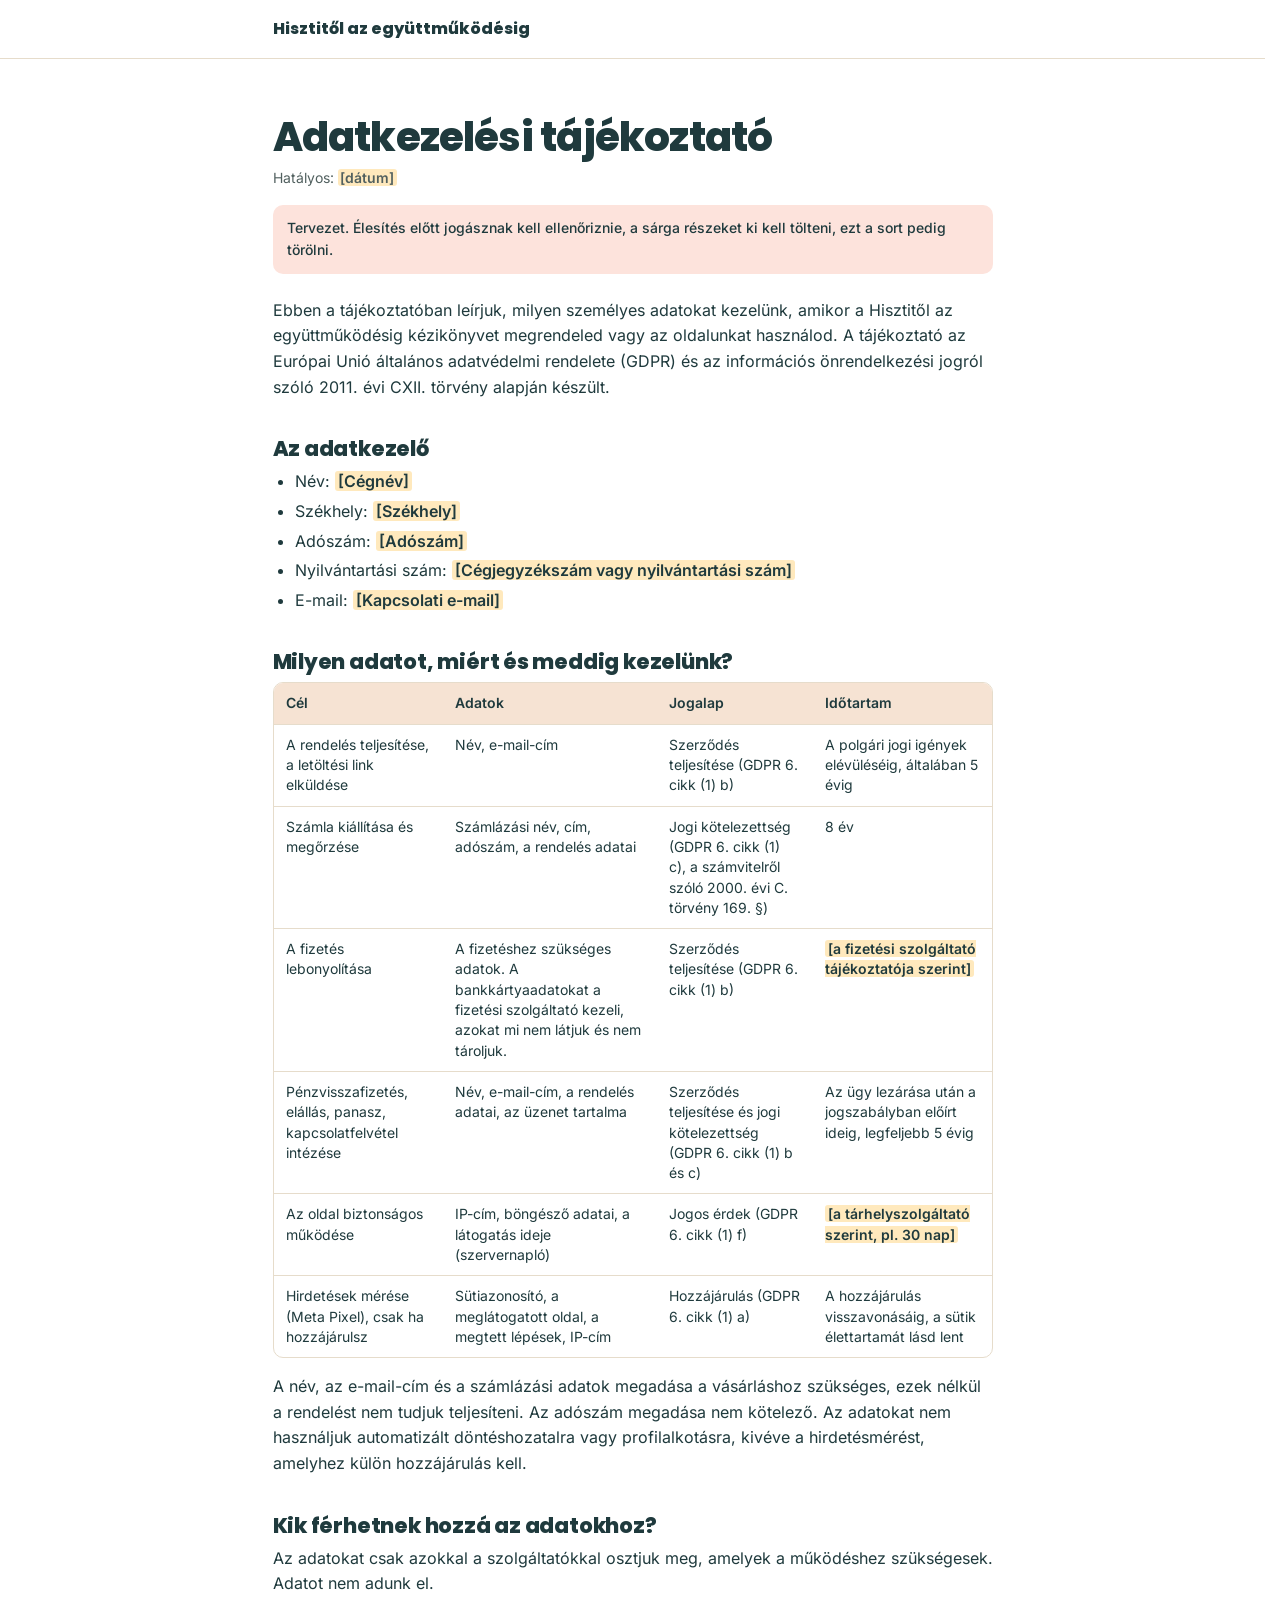
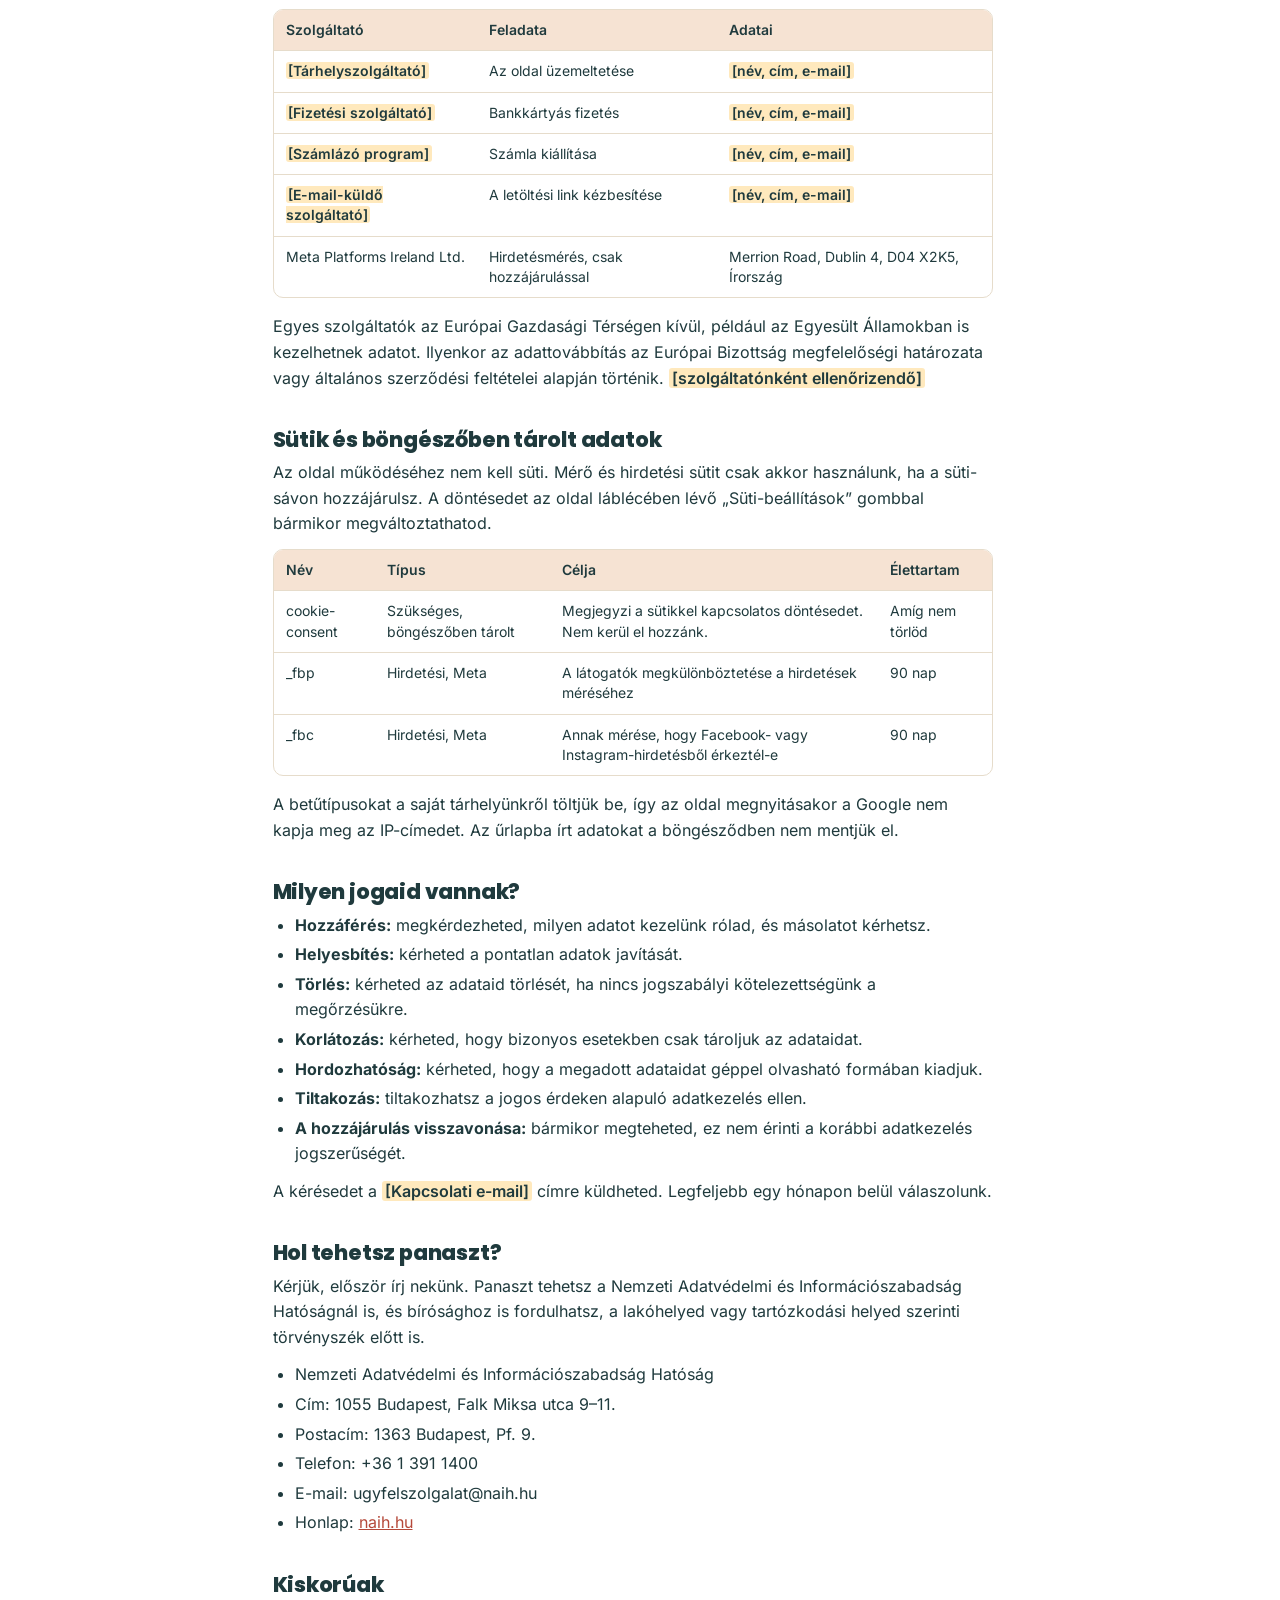
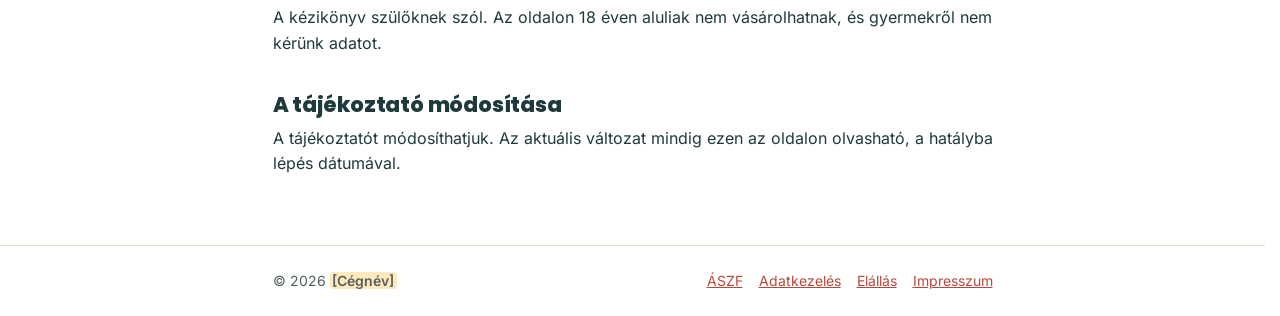
==== adatkezeles.html @ 8075c5f0 "first commit" ====
<!DOCTYPE html>
<html lang="hu">
<head>
<meta charset="utf-8">
<meta name="viewport" content="width=device-width, initial-scale=1">
<title>Adatkezelési tájékoztató – Hisztitől az együttműködésig</title>
<meta name="description" content="Milyen adatokat kezelünk, miért, meddig, és milyen jogaid vannak.">
<link rel="stylesheet" href="oldal.css">
</head>
<body>
<header class="top"><div class="wrap"><a class="brand" href="index.html">Hisztitől az együttműködésig</a></div></header>
<main class="doc wrap">
  <h1>Adatkezelési tájékoztató</h1>
  <p class="meta">Hatályos: <mark class="todo">[dátum]</mark></p>
  <p class="draft">Tervezet. Élesítés előtt jogásznak kell ellenőriznie, a sárga részeket ki kell tölteni, ezt a sort pedig törölni.</p>

  <p>Ebben a tájékoztatóban leírjuk, milyen személyes adatokat kezelünk, amikor a Hisztitől az együttműködésig kézikönyvet megrendeled vagy az oldalunkat használod. A tájékoztató az Európai Unió általános adatvédelmi rendelete (GDPR) és az információs önrendelkezési jogról szóló 2011. évi CXII. törvény alapján készült.</p>

  <h2>Az adatkezelő</h2>
  <ul>
    <li>Név: <mark class="todo">[Cégnév]</mark></li>
    <li>Székhely: <mark class="todo">[Székhely]</mark></li>
    <li>Adószám: <mark class="todo">[Adószám]</mark></li>
    <li>Nyilvántartási szám: <mark class="todo">[Cégjegyzékszám vagy nyilvántartási szám]</mark></li>
    <li>E-mail: <mark class="todo">[Kapcsolati e-mail]</mark></li>
  </ul>

  <h2>Milyen adatot, miért és meddig kezelünk?</h2>
  <div class="table"><table>
    <thead><tr><th>Cél</th><th>Adatok</th><th>Jogalap</th><th>Időtartam</th></tr></thead>
    <tbody>
      <tr><td>A rendelés teljesítése, a letöltési link elküldése</td><td>Név, e-mail-cím</td><td>Szerződés teljesítése (GDPR 6. cikk (1) b)</td><td>A polgári jogi igények elévüléséig, általában 5 évig</td></tr>
      <tr><td>Számla kiállítása és megőrzése</td><td>Számlázási név, cím, adószám, a rendelés adatai</td><td>Jogi kötelezettség (GDPR 6. cikk (1) c), a számvitelről szóló 2000. évi C. törvény 169. §)</td><td>8 év</td></tr>
      <tr><td>A fizetés lebonyolítása</td><td>A fizetéshez szükséges adatok. A bankkártyaadatokat a fizetési szolgáltató kezeli, azokat mi nem látjuk és nem tároljuk.</td><td>Szerződés teljesítése (GDPR 6. cikk (1) b)</td><td><mark class="todo">[a fizetési szolgáltató tájékoztatója szerint]</mark></td></tr>
      <tr><td>Pénzvisszafizetés, elállás, panasz, kapcsolatfelvétel intézése</td><td>Név, e-mail-cím, a rendelés adatai, az üzenet tartalma</td><td>Szerződés teljesítése és jogi kötelezettség (GDPR 6. cikk (1) b és c)</td><td>Az ügy lezárása után a jogszabályban előírt ideig, legfeljebb 5 évig</td></tr>
      <tr><td>Az oldal biztonságos működése</td><td>IP-cím, böngésző adatai, a látogatás ideje (szervernapló)</td><td>Jogos érdek (GDPR 6. cikk (1) f)</td><td><mark class="todo">[a tárhelyszolgáltató szerint, pl. 30 nap]</mark></td></tr>
      <tr><td>Hirdetések mérése (Meta Pixel), csak ha hozzájárulsz</td><td>Sütiazonosító, a meglátogatott oldal, a megtett lépések, IP-cím</td><td>Hozzájárulás (GDPR 6. cikk (1) a)</td><td>A hozzájárulás visszavonásáig, a sütik élettartamát lásd lent</td></tr>
    </tbody>
  </table></div>
  <p>A név, az e-mail-cím és a számlázási adatok megadása a vásárláshoz szükséges, ezek nélkül a rendelést nem tudjuk teljesíteni. Az adószám megadása nem kötelező. Az adatokat nem használjuk automatizált döntéshozatalra vagy profilalkotásra, kivéve a hirdetésmérést, amelyhez külön hozzájárulás kell.</p>

  <h2>Kik férhetnek hozzá az adatokhoz?</h2>
  <p>Az adatokat csak azokkal a szolgáltatókkal osztjuk meg, amelyek a működéshez szükségesek. Adatot nem adunk el.</p>
  <div class="table"><table>
    <thead><tr><th>Szolgáltató</th><th>Feladata</th><th>Adatai</th></tr></thead>
    <tbody>
      <tr><td><mark class="todo">[Tárhelyszolgáltató]</mark></td><td>Az oldal üzemeltetése</td><td><mark class="todo">[név, cím, e-mail]</mark></td></tr>
      <tr><td><mark class="todo">[Fizetési szolgáltató]</mark></td><td>Bankkártyás fizetés</td><td><mark class="todo">[név, cím, e-mail]</mark></td></tr>
      <tr><td><mark class="todo">[Számlázó program]</mark></td><td>Számla kiállítása</td><td><mark class="todo">[név, cím, e-mail]</mark></td></tr>
      <tr><td><mark class="todo">[E-mail-küldő szolgáltató]</mark></td><td>A letöltési link kézbesítése</td><td><mark class="todo">[név, cím, e-mail]</mark></td></tr>
      <tr><td>Meta Platforms Ireland Ltd.</td><td>Hirdetésmérés, csak hozzájárulással</td><td>Merrion Road, Dublin 4, D04 X2K5, Írország</td></tr>
    </tbody>
  </table></div>
  <p>Egyes szolgáltatók az Európai Gazdasági Térségen kívül, például az Egyesült Államokban is kezelhetnek adatot. Ilyenkor az adattovábbítás az Európai Bizottság megfelelőségi határozata vagy általános szerződési feltételei alapján történik. <mark class="todo">[szolgáltatónként ellenőrizendő]</mark></p>

  <h2 id="sutik">Sütik és böngészőben tárolt adatok</h2>
  <p>Az oldal működéséhez nem kell süti. Mérő és hirdetési sütit csak akkor használunk, ha a süti-sávon hozzájárulsz. A döntésedet az oldal láblécében lévő „Süti-beállítások” gombbal bármikor megváltoztathatod.</p>
  <div class="table"><table>
    <thead><tr><th>Név</th><th>Típus</th><th>Célja</th><th>Élettartam</th></tr></thead>
    <tbody>
      <tr><td>cookie-consent</td><td>Szükséges, böngészőben tárolt</td><td>Megjegyzi a sütikkel kapcsolatos döntésedet. Nem kerül el hozzánk.</td><td>Amíg nem törlöd</td></tr>
      <tr><td>_fbp</td><td>Hirdetési, Meta</td><td>A látogatók megkülönböztetése a hirdetések méréséhez</td><td>90 nap</td></tr>
      <tr><td>_fbc</td><td>Hirdetési, Meta</td><td>Annak mérése, hogy Facebook- vagy Instagram-hirdetésből érkeztél-e</td><td>90 nap</td></tr>
    </tbody>
  </table></div>
  <p>A betűtípusokat a saját tárhelyünkről töltjük be, így az oldal megnyitásakor a Google nem kapja meg az IP-címedet. Az űrlapba írt adatokat a böngésződben nem mentjük el.</p>

  <h2>Milyen jogaid vannak?</h2>
  <ul>
    <li><strong>Hozzáférés:</strong> megkérdezheted, milyen adatot kezelünk rólad, és másolatot kérhetsz.</li>
    <li><strong>Helyesbítés:</strong> kérheted a pontatlan adatok javítását.</li>
    <li><strong>Törlés:</strong> kérheted az adataid törlését, ha nincs jogszabályi kötelezettségünk a megőrzésükre.</li>
    <li><strong>Korlátozás:</strong> kérheted, hogy bizonyos esetekben csak tároljuk az adataidat.</li>
    <li><strong>Hordozhatóság:</strong> kérheted, hogy a megadott adataidat géppel olvasható formában kiadjuk.</li>
    <li><strong>Tiltakozás:</strong> tiltakozhatsz a jogos érdeken alapuló adatkezelés ellen.</li>
    <li><strong>A hozzájárulás visszavonása:</strong> bármikor megteheted, ez nem érinti a korábbi adatkezelés jogszerűségét.</li>
  </ul>
  <p>A kérésedet a <mark class="todo">[Kapcsolati e-mail]</mark> címre küldheted. Legfeljebb egy hónapon belül válaszolunk.</p>

  <h2>Hol tehetsz panaszt?</h2>
  <p>Kérjük, először írj nekünk. Panaszt tehetsz a Nemzeti Adatvédelmi és Információszabadság Hatóságnál is, és bírósághoz is fordulhatsz, a lakóhelyed vagy tartózkodási helyed szerinti törvényszék előtt is.</p>
  <ul>
    <li>Nemzeti Adatvédelmi és Információszabadság Hatóság</li>
    <li>Cím: 1055 Budapest, Falk Miksa utca 9–11.</li>
    <li>Postacím: 1363 Budapest, Pf. 9.</li>
    <li>Telefon: +36 1 391 1400</li>
    <li>E-mail: ugyfelszolgalat@naih.hu</li>
    <li>Honlap: <a href="https://naih.hu" rel="noopener">naih.hu</a></li>
  </ul>

  <h2>Kiskorúak</h2>
  <p>A kézikönyv szülőknek szól. Az oldalon 18 éven aluliak nem vásárolhatnak, és gyermekről nem kérünk adatot.</p>

  <h2>A tájékoztató módosítása</h2>
  <p>A tájékoztatót módosíthatjuk. Az aktuális változat mindig ezen az oldalon olvasható, a hatályba lépés dátumával.</p>
</main>
<footer class="foot"><div class="wrap">
  <span>© 2026 <mark class="todo">[Cégnév]</mark></span>
  <nav><a href="aszf.html">ÁSZF</a><a href="adatkezeles.html">Adatkezelés</a><a href="elallas.html">Elállás</a><a href="impresszum.html">Impresszum</a></nav>
</div></footer>
</body>
</html>
---- oldal.css ----
/* Az aloldalak közös stílusa: ugyanazok a színek és betűk, mint a főoldalon */
@font-face { font-family: Poppins; font-weight: 800; font-display: swap; src: url(fonts/poppins-800-latin.woff2) format("woff2"); unicode-range: U+0000-00FF, U+0131, U+0152-0153, U+02BB-02BC, U+02C6, U+02DA, U+02DC, U+0304, U+0308, U+0329, U+2000-206F, U+20AC, U+2122, U+2191, U+2193, U+2212, U+2215, U+FEFF, U+FFFD; }
@font-face { font-family: Poppins; font-weight: 800; font-display: swap; src: url(fonts/poppins-800-latin-ext.woff2) format("woff2"); unicode-range: U+0100-02BA, U+02BD-02C5, U+02C7-02CC, U+02CE-02D7, U+02DD-02FF, U+1D00-1DBF, U+1E00-1E9F, U+1EF2-1EFF, U+2020, U+20A0-20AB, U+20AD-20C4, U+2113, U+2C60-2C7F, U+A720-A7FF; }
@font-face { font-family: Inter; font-weight: 400 700; font-display: swap; src: url(fonts/inter-latin.woff2) format("woff2"); unicode-range: U+0000-00FF, U+0131, U+0152-0153, U+02BB-02BC, U+02C6, U+02DA, U+02DC, U+0304, U+0308, U+0329, U+2000-206F, U+20AC, U+2122, U+2191, U+2193, U+2212, U+2215, U+FEFF, U+FFFD; }
@font-face { font-family: Inter; font-weight: 400 700; font-display: swap; src: url(fonts/inter-latin-ext.woff2) format("woff2"); unicode-range: U+0100-02BA, U+02BD-02C5, U+02C7-02CC, U+02CE-02D7, U+02DD-02FF, U+1D00-1DBF, U+1E00-1E9F, U+1EF2-1EFF, U+2020, U+20A0-20AB, U+20AD-20C4, U+2113, U+2C60-2C7F, U+A720-A7FF; }
:root {
  --ink: #1f3a3d; --muted: #51605f; --line: #e6dccb;
  --brand: #b5493a; --brand-soft: #f6e3d3; --ok-bg: #e4f4ea; --ok-ink: #145c37; --pink-soft: #fde3dc;
  --display: Poppins, system-ui, sans-serif;
  --body: Inter, system-ui, -apple-system, "Segoe UI", Roboto, sans-serif;
  --gutter: clamp(16px, 4vw, 40px);
}
*, *::before, *::after { box-sizing: border-box; }
html { scrollbar-gutter: stable; -webkit-text-size-adjust: 100%; }
body { margin: 0; font-family: var(--body); font-size: 16px; line-height: 1.6; color: var(--ink); background: #fff; -webkit-font-smoothing: antialiased; }
a { color: var(--brand); }
:focus-visible { outline: 3px solid var(--brand); outline-offset: 2px; }
.wrap { max-width: 800px; margin: 0 auto; padding-inline: var(--gutter); }
.top { border-bottom: 1px solid var(--line); }
.top .wrap { padding-block: 16px; }
.brand { font-family: var(--display); font-weight: 800; font-size: 16px; color: var(--ink); text-decoration: none; }

.doc { padding-block: clamp(32px, 6vw, 56px); }
h1 { margin: 0 0 8px; font-family: var(--display); font-weight: 800; font-size: clamp(28px, 6vw, 40px); line-height: 1.1; letter-spacing: -0.02em; }
h2 { margin: 36px 0 8px; font-family: var(--display); font-weight: 800; font-size: 21px; line-height: 1.2; letter-spacing: -0.01em; }
h3 { margin: 20px 0 4px; font-size: 16px; }
p, ul, ol { margin: 0 0 12px; }
ul, ol { padding-left: 22px; }
li { margin-bottom: 4px; }
.meta { color: var(--muted); font-size: 14px; }
.draft { margin: 16px 0 24px; padding: 12px 14px; border-radius: 10px; background: var(--pink-soft); font-size: 14px; font-weight: 500; }
.todo { padding: 0 .2em; border-radius: 3px; background: #ffe9bd; color: inherit; font-weight: 600; }
.table { overflow-x: auto; margin-bottom: 16px; border: 1px solid var(--line); border-radius: 10px; }
table { width: 100%; min-width: 620px; border-collapse: collapse; font-size: 14px; line-height: 1.45; }
th, td { padding: 10px 12px; border-bottom: 1px solid var(--line); text-align: left; vertical-align: top; }
th { background: var(--brand-soft); font-weight: 600; }
tr:last-child td { border-bottom: 0; }

.btn { display: inline-flex; align-items: center; justify-content: center; min-height: 52px; padding: 0 24px; border-radius: 12px; background: var(--brand); color: #fff; font-weight: 700; text-decoration: none; }
.note { padding: 14px 16px; border-radius: 12px; background: var(--ok-bg); color: var(--ok-ink); font-weight: 500; }
.center { display: flex; flex-direction: column; align-items: center; gap: 16px; padding-block: clamp(40px, 8vw, 72px); text-align: center; }
.center h1, .center p { margin: 0; }
.center img { width: 150px; height: auto; border-radius: 4px 8px 8px 4px; box-shadow: 0 16px 32px rgba(24, 32, 58, .22); }
.steps { display: grid; gap: 8px; width: 100%; max-width: 520px; margin: 0; padding: 16px 16px 16px 36px; border: 1px solid var(--line); border-radius: 12px; text-align: left; }

.foot { padding-block: 24px; border-top: 1px solid var(--line); color: var(--muted); font-size: 14px; }
.foot .wrap { display: flex; flex-wrap: wrap; justify-content: space-between; gap: 8px 24px; }
.foot nav { display: flex; flex-wrap: wrap; gap: 6px 16px; }
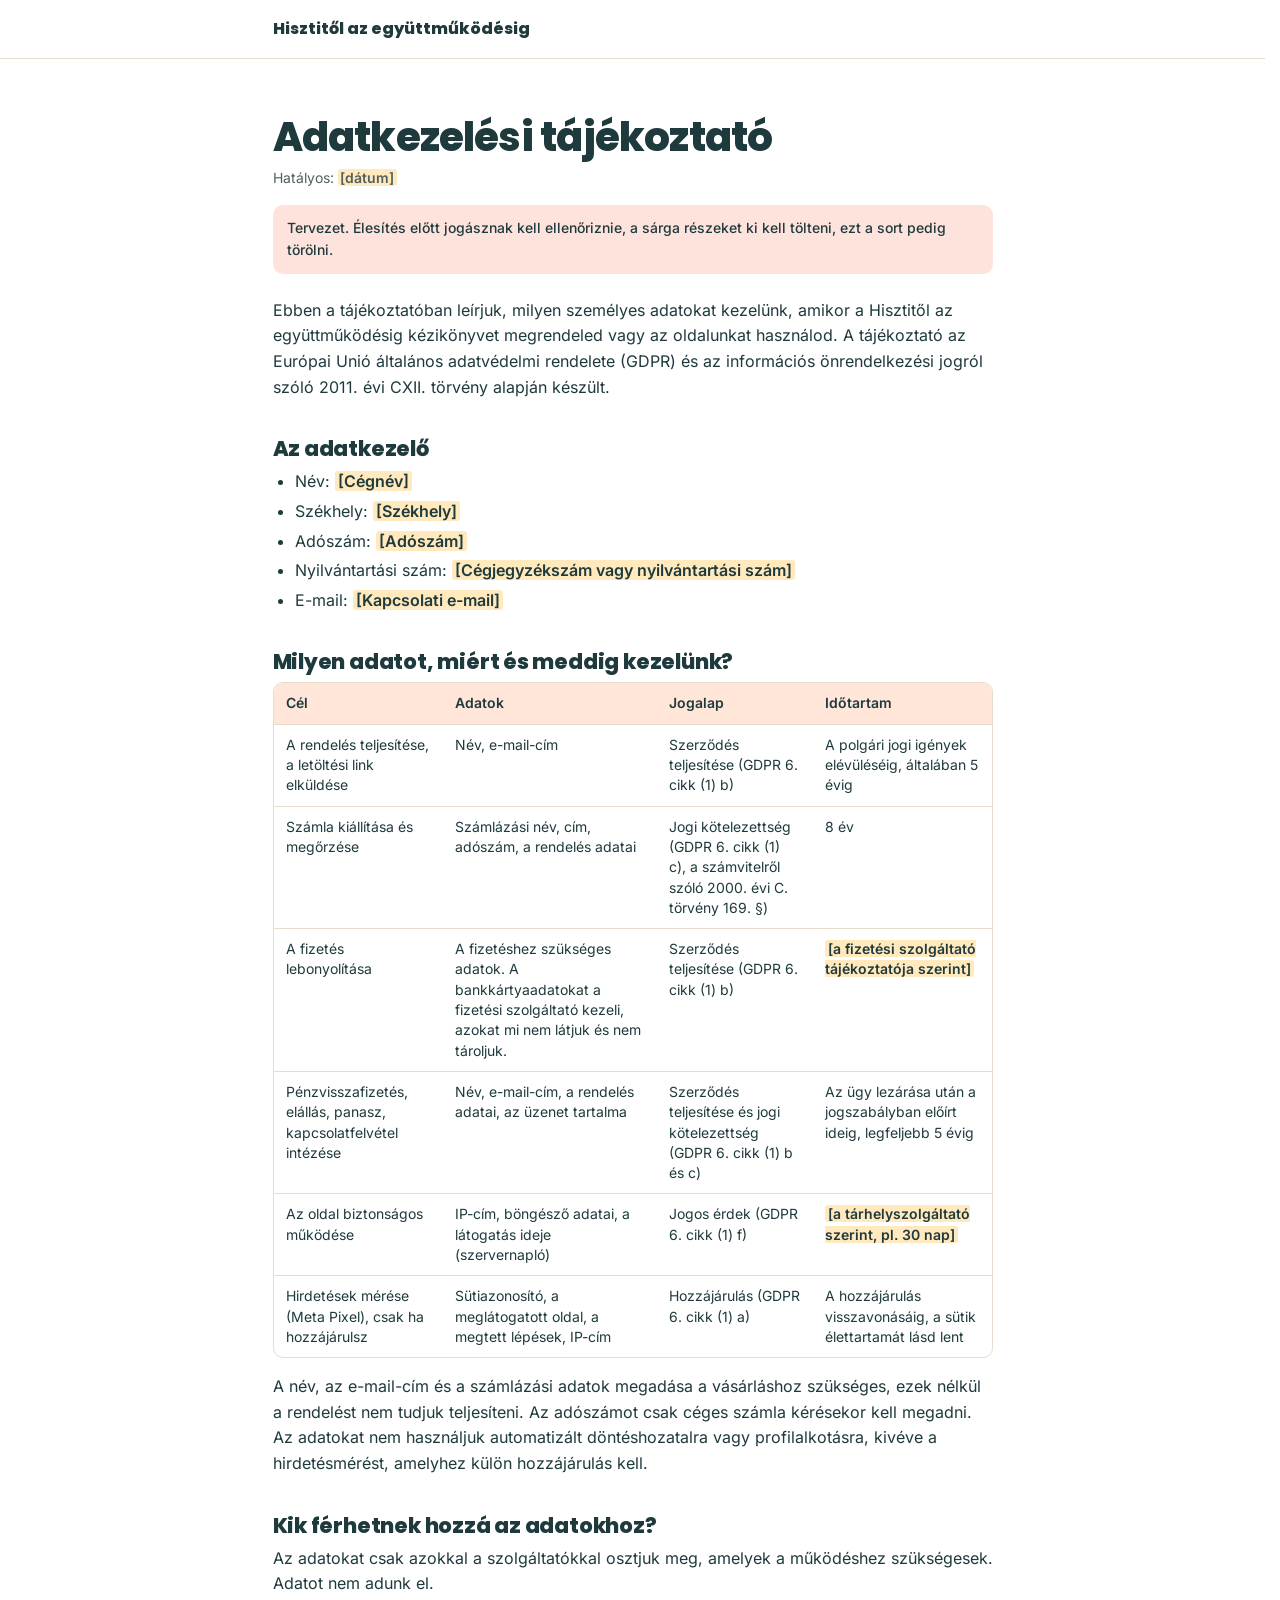
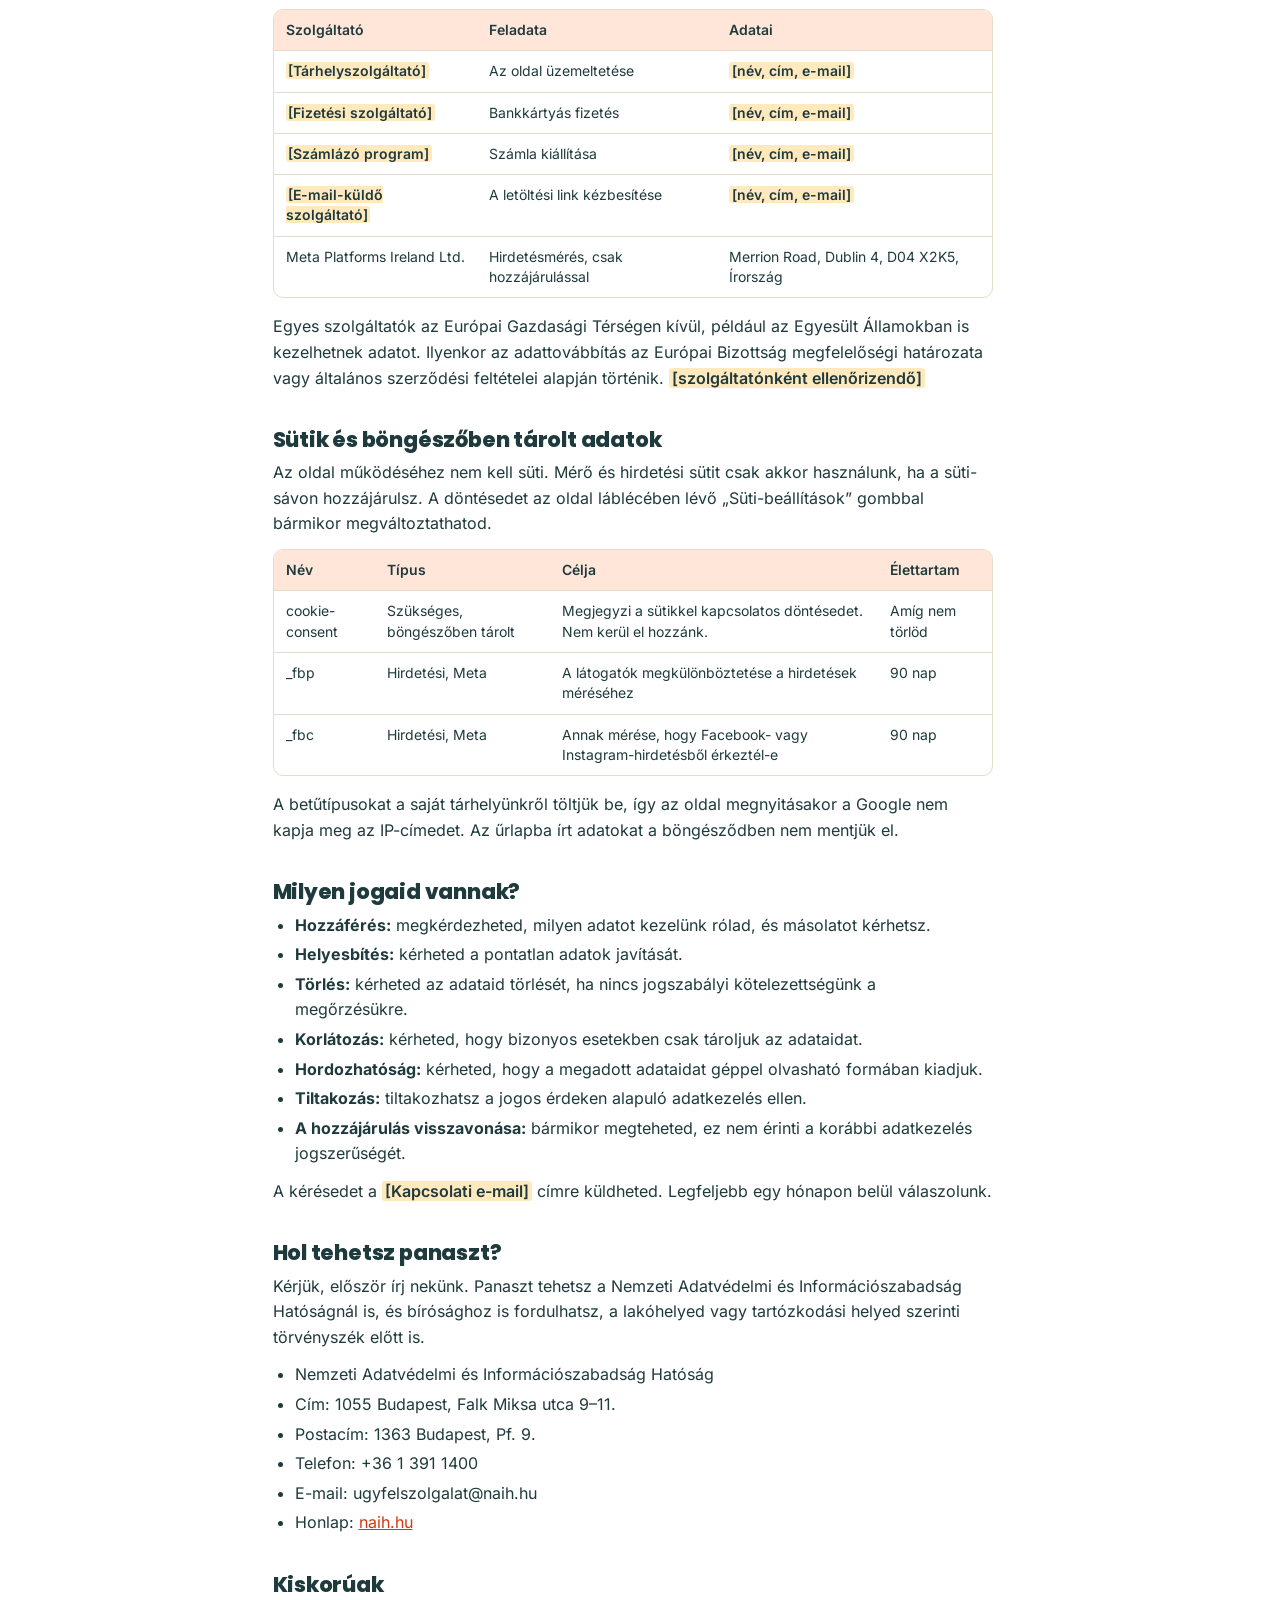
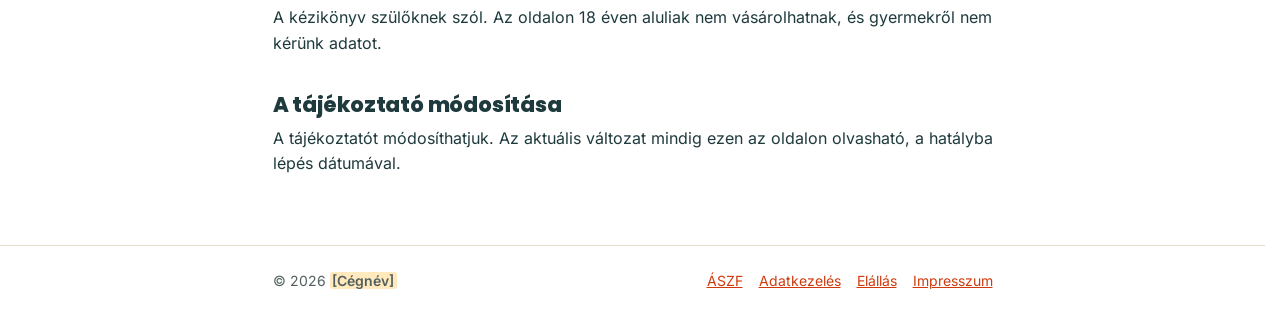
==== commit b01dcb52: "Egységes kártyarajzok, több GYIK, rövidebb űrlap - A csomag hat kártyáján saját, fehér hátterű rajzo" ====
--- a/adatkezeles.html
+++ b/adatkezeles.html
@@ -37,7 +37,7 @@
       <tr><td>Hirdetések mérése (Meta Pixel), csak ha hozzájárulsz</td><td>Sütiazonosító, a meglátogatott oldal, a megtett lépések, IP-cím</td><td>Hozzájárulás (GDPR 6. cikk (1) a)</td><td>A hozzájárulás visszavonásáig, a sütik élettartamát lásd lent</td></tr>
     </tbody>
   </table></div>
-  <p>A név, az e-mail-cím és a számlázási adatok megadása a vásárláshoz szükséges, ezek nélkül a rendelést nem tudjuk teljesíteni. Az adószám megadása nem kötelező. Az adatokat nem használjuk automatizált döntéshozatalra vagy profilalkotásra, kivéve a hirdetésmérést, amelyhez külön hozzájárulás kell.</p>
+  <p>A név, az e-mail-cím és a számlázási adatok megadása a vásárláshoz szükséges, ezek nélkül a rendelést nem tudjuk teljesíteni. Az adószámot csak céges számla kérésekor kell megadni. Az adatokat nem használjuk automatizált döntéshozatalra vagy profilalkotásra, kivéve a hirdetésmérést, amelyhez külön hozzájárulás kell.</p>
 
   <h2>Kik férhetnek hozzá az adatokhoz?</h2>
   <p>Az adatokat csak azokkal a szolgáltatókkal osztjuk meg, amelyek a működéshez szükségesek. Adatot nem adunk el.</p>
--- a/oldal.css
+++ b/oldal.css
@@ -5,7 +5,7 @@
 @font-face { font-family: Inter; font-weight: 400 700; font-display: swap; src: url(fonts/inter-latin-ext.woff2) format("woff2"); unicode-range: U+0100-02BA, U+02BD-02C5, U+02C7-02CC, U+02CE-02D7, U+02DD-02FF, U+1D00-1DBF, U+1E00-1E9F, U+1EF2-1EFF, U+2020, U+20A0-20AB, U+20AD-20C4, U+2113, U+2C60-2C7F, U+A720-A7FF; }
 :root {
   --ink: #1f3a3d; --muted: #51605f; --line: #e6dccb;
-  --brand: #b5493a; --brand-soft: #f6e3d3; --ok-bg: #e4f4ea; --ok-ink: #145c37; --pink-soft: #fde3dc;
+  --brand: #cf3a0c; --brand-soft: #ffe6d9; --ok-bg: #e4f4ea; --ok-ink: #24504a; --pink-soft: #fde3dc;
   --display: Poppins, system-ui, sans-serif;
   --body: Inter, system-ui, -apple-system, "Segoe UI", Roboto, sans-serif;
   --gutter: clamp(16px, 4vw, 40px);
@@ -38,6 +38,7 @@
 
 .btn { display: inline-flex; align-items: center; justify-content: center; min-height: 52px; padding: 0 24px; border-radius: 12px; background: var(--brand); color: #fff; font-weight: 700; text-decoration: none; }
 .note { padding: 14px 16px; border-radius: 12px; background: var(--ok-bg); color: var(--ok-ink); font-weight: 500; }
+.note a { color: inherit; }
 .center { display: flex; flex-direction: column; align-items: center; gap: 16px; padding-block: clamp(40px, 8vw, 72px); text-align: center; }
 .center h1, .center p { margin: 0; }
 .center img { width: 150px; height: auto; border-radius: 4px 8px 8px 4px; box-shadow: 0 16px 32px rgba(24, 32, 58, .22); }
